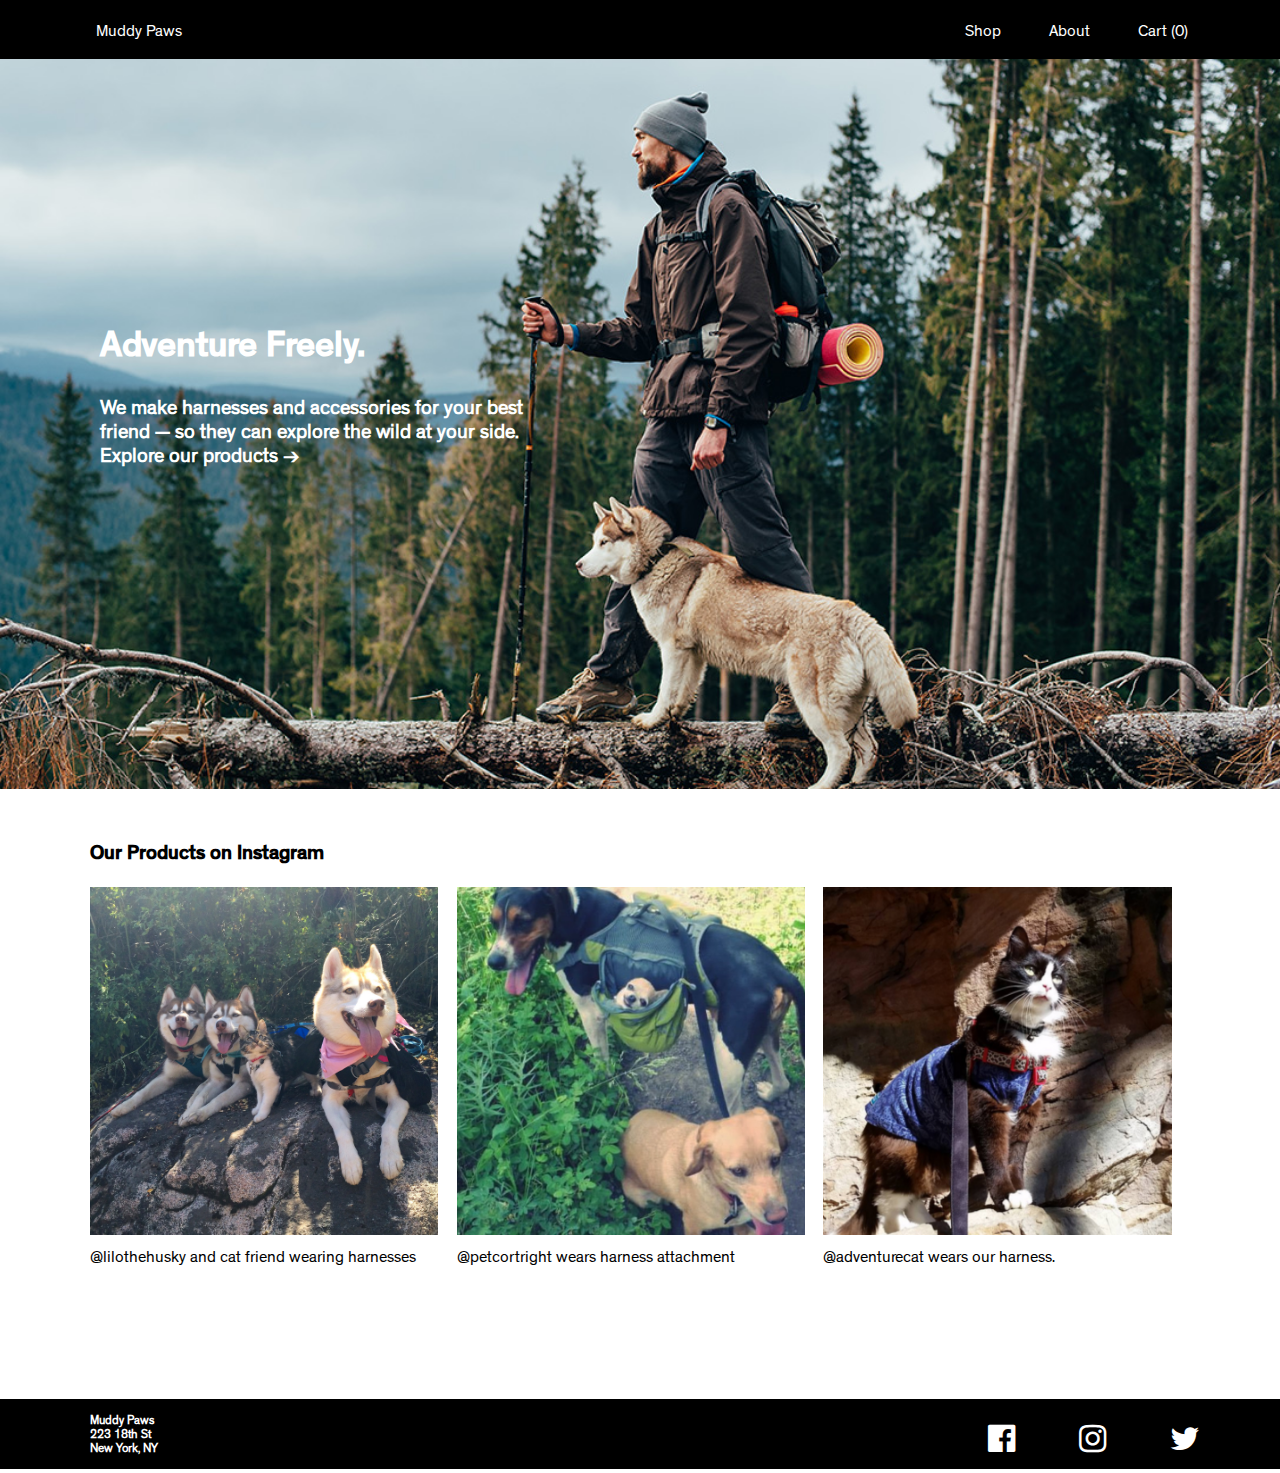
==== index.html @ 0839e5ea "First iteration" ====
<!DOCTYPE html>
<html>
<head>
  <title>Muddy Paws Adventure Gear</title>
  <!-- styles -->
  <link rel="stylesheet" type="text/css" href="style.css">
  <!-- javascript -->
  <script src="https://ajax.googleapis.com/ajax/libs/jquery/3.2.1/jquery.min.js"></script>
  <script src="main.js" type="text/javascript"></script>
   <!-- font awesome library for social media -->
  <link rel="stylesheet" href="https://cdnjs.cloudflare.com/ajax/libs/font-awesome/4.7.0/css/font-awesome.min.css">
</head>


<body>
  <header>
    <div class="nav" id="nav1">
      <div class = "home">
        <a href="index.html">Muddy Paws</a>
      </div>
      <a href="cart.html" id= "cart">Cart(1)</a>
      <a href="">About</a>
      <a href="browse.html">Shop</a>
    </div>
  </header>

  <div class="img" id="hero">
    <img src="home/hiking.png" width=100%>
    <h2><span>Adventure Freely.<br/ ></span></h2>

    <h2 class="reg"><br/><br/ ><br/ >We make harnesses and accessories for your best <br/>  friend — so they can explore the wild at your side.<br/>
      <a href="browse.html">
        Explore our products →<br /></h2>
      </a>
    </div>


    <div class="container">
      <div class="title">
        <h3>Our Products on Instagram</h3>
      </div>

      <div class="gallery">
        <figure>
          <img class ="photog" src="home/1.png"/>
          <figcaption>@lilothehusky and cat friend wearing harnesses</figcaption>
        </figure>	

        <figure>
          <img class ="photog" src="home/2.png"/>
          <figcaption>@petcortright wears harness attachment</figcaption>
        </figure>	

        <figure>
          <img class ="photog" src="home/3.png"/>
          <figcaption>@adventurecat wears our harness.</figcaption>
        </figure>	

      </div>
    </div>

    
  </body>
  <footer>
  <div class="footersection">
      <h4 >Muddy Paws<br>
        223 18th St<br>
        New York, NY</h4>
  </div>

  <div class="socialmedia">
      <a href="#" class="fa fa-facebook-official fa-2x"></a>
      <a href="#" class="fa fa-instagram fa-2x"></a>
      <a href="#" class="fa fa-twitter fa-2x"></a>
  </div>
</footer>

  </html>
---- style.css ----
/******* FONT STYLING**************/
@font-face {
    font-family: TheinhardtReg;
    src: url('fonts/TheinhardtReg.otf');
}

@font-face {
    font-family: TheinhardtMed;
    src: url('fonts/TheinhardtMed.otf');
}
html {
  height: 100%;
  box-sizing: border-box;
}



/**** H2 is for overlay for hero image*****/
h2 { 
   position: absolute; 
   top: 250px; 
   left: 100px; 
  
   color: white; 
}

h2 span { 
   font-family: TheinhardtMed;
   font-size: 36px;
}

h2 a:hover {
    text-decoration: underline;
}

/******* absolute positioning for text over image *****/
.description {
    position: absolute;
}



/****** H3 for section headers*****/
h3 {
    font-family: TheinhardtMed;
    font-size: 20px;

}

h4 {

    font-family: TheinhardtReg;
    font-size: 12px;
    color:#fff;
    padding-left: 90px;

}

h4 a {
    color: #fff;
}

.reg {
    font-family: TheinhardtReg;
    font-size: 20px;
}

.small {
    font-family: TheinhardtReg;
    font-size: 16px;
    width: 90%
}

.bold {
    font-family: TheinhardtMed;
}

p
{
    font-family: TheinhardtReg;
    font-size: 14px;
    width = 12%;
}

h2 a {

    text-decoration: none;
    color: #fff;

}




/******* nav bar styling **************/
.nav {
    background-color: #000;
    overflow: hidden;
    padding-right: 60px;
}

.nav a {
    float: right;
    display: block;
    color: #fff;
    text-align: center;
    padding: 24px 32px 16px 16px;
    text-decoration: none;
    font-family: TheinhardtReg;
    font-size: 16px;
}

.nav a:hover {
    
    color: gray;
}

.nav a.active {
    background-color: #4CAF50;
    color: white;
}


/******* row and columns for description page **************/
body {
    position: relative;
    margin: 0;
    height:100%;
    padding-bottom: 6rem;
    min-height: 100%;
}
.row {

    position: relative;
    width = 100%;

}

.left {
    display: inline-block;
    position: relative;
    float: left;
    width:   50%;
    padding: 10px;
  
}

.right {
    padding-left: 150px;
    padding-right: 50px;
    display: inline-block;
    position: relative;
    width: 400px;


}

.row:after {
    content: "";
    display: table;
    clear: both;
}

div.container {
    display:inline-block;
    padding-top: 30px;
}


div.cartheader {
    display: block;
    padding-top: 50px;


}

/******* images **************/


.img {
    position: relative; 
   width: 100%;  
}

.halfimg {
    width = 500px;
    padding-left: 85px;
}


/******* swatch/size options **************/
.colorswatches {
    position: relative;
    display: inline-block;
}


.size{
    float: right;
    color: black;
    background-color: white;
    position: relative;
    height: 40px;
    width: 78px;
    margin:0px 16px 30px 0px;
    border:2px solid black;
    
}

.swatch {
    border: none;

    position: relative;
    height: 50px;
    width: 75px;
    padding: 0px 15px 10px 0px;
    margin:0px 16px 30px 0px;

}


/****flex galleries for images****/
div.gallery{
    position: relative;
    display: flex;
    padding-left: 90px;
    padding-right: 90px;
    padding-bottom: 30px;
}

/*title section chunks*/
.title {
    padding-left: 90px;
    padding-right: 90px;
}


/******* image elements **************/
.photog {
    display: block;
    width: 95%;
}


figure { 
    display: block;
    margin: 0;
}

figcaption {
    font-family: TheinhardtReg;
    padding-top: 15px;
    color:black;
}


.home {
    float: left;
    display: block;
    margin-left: 80px;
}


button {
    padding: 0;
    margin: 0 ;
    display: inline-block;
    text-align:center;

}

/**add to cart**/
.add {
    background-color: black;
    border: none;
    color: white;
    font-size: 16px;
    width:90%;
    height: 45px;
}

.addtowishlist {
    background-color: black;
    margin-top: 12px;
    border: none;
    color: white;
    font-size: 16px;
    width:90%;
    height: 45px;
}

img.thumb{
    max-width: 250px;
    display: inline-block;

}

.list{
    margin-left: 90px;
    margin-right: 90px;

}


.element {
    margin-top: 40px;
    border-top: 1px solid black; 
    /**display: inline-block;*/
}

/**each column for cart checkout*/
.details {
    padding-left: 55px;
    padding-top: 30px;
    display:inline-block;
    width: 220px;
    vertical-align: top
}

.price {
    padding-left: 55px;
    padding-top: 30px;
    display:inline-block;
    width: 50px;
    vertical-align: top
}

.removesection {
    padding-left: 55px;
    padding-top: 30px;
    /**figure out how to not hard**/
   /*width: 200px;*/
    display: inline;
    vertical-align: top;

  
}



/**styling the delete buton**/
.delete{
    padding: 12px;
    margin-top: 30px;
    /**font-family: TheinhardtMed;**/
    font-size: 12pt;
    border: 1px solid black;
    background-color: transparent;
    float: right;
}

.clearall {
    float: right;
    display: none;
    border:none;
    background-color: transparent;
    height: 40px;
    margin:0px 0px 100px 0px;
    text-decoration: underline;
}

footer {
   
    right: 0;
    bottom: 0;
    left: 0;
    width = 100%;

    margin-top:100px;
    background-color: black;
    height:70px;


}

.footersection {


    display: inline-block;
    position: relative;
    float: left;
    width:   55%;

}

.socialmedia {
    padding-right: 80px;
    padding-top: 12px;
    display: block;
    position: relative;
    float: right;
    

}

.checkout {
    background-color: black;
    border: none;
    color: white;
    font-size: 20px;
    width:20%;
    height: 40px;
    float: right;
    margin-top: 30px;
}


.fa {
    display: inline;
    position: relative;
    color:white;
    text-decoration: none;
    padding-left: 60px;
    padding-top: 12px;
    text-align: right;
}

.stickyfooter {
    position: fixed;
}


/**

.wrapper {
  min-height: 100%;
  margin-bottom: -50px;
}


.footer,
.push {
  height: 50px;
}


**/
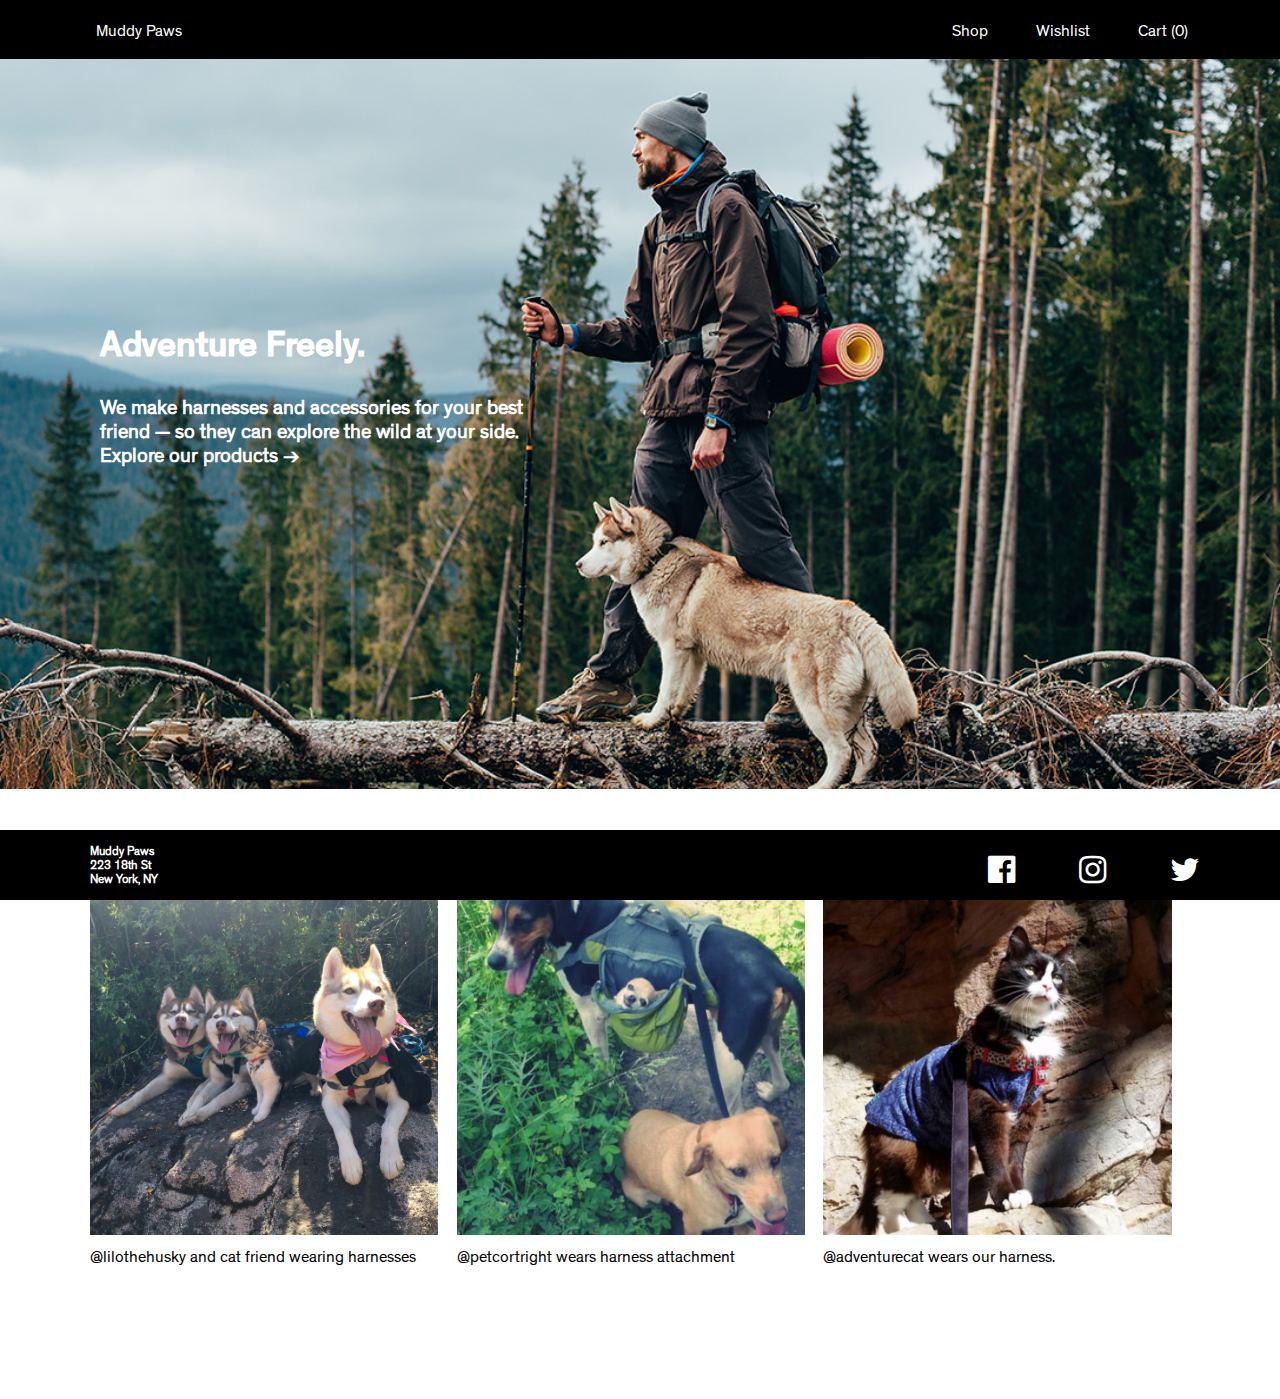
==== commit 6293c45f: "final" ====
--- a/index.html
+++ b/index.html
@@ -2,6 +2,8 @@
 <!DOCTYPE html>
 <html>
 <head>
+  <!--Home page-->
+
   <title>Muddy Paws Adventure Gear</title>
   <!-- styles -->
   <link rel="stylesheet" type="text/css" href="style.css">
@@ -15,16 +17,17 @@
 
 <body>
   <header>
+     <!--navigation-->
     <div class="nav" id="nav1">
       <div class = "home">
         <a href="index.html">Muddy Paws</a>
       </div>
       <a href="cart.html" id= "cart">Cart(1)</a>
-      <a href="">About</a>
+      <a href="wishlist.html">Wishlist</a>
       <a href="browse.html">Shop</a>
     </div>
   </header>
-
+  <!--spanning image with text-->
   <div class="img" id="hero">
     <img src="home/hiking.png" width=100%>
     <h2><span>Adventure Freely.<br/ ></span></h2>
@@ -35,7 +38,7 @@
       </a>
     </div>
 
-
+    <!--instagram gallery carousel-->
     <div class="container">
       <div class="title">
         <h3>Our Products on Instagram</h3>
@@ -56,25 +59,24 @@
           <img class ="photog" src="home/3.png"/>
           <figcaption>@adventurecat wears our harness.</figcaption>
         </figure>	
-
       </div>
     </div>
-
     
   </body>
   <footer>
-  <div class="footersection">
+    <div class="footersection">
       <h4 >Muddy Paws<br>
         223 18th St<br>
         New York, NY</h4>
-  </div>
+    </div>
 
-  <div class="socialmedia">
+  <!-- social media icons -->
+    <div class="socialmedia">
       <a href="#" class="fa fa-facebook-official fa-2x"></a>
       <a href="#" class="fa fa-instagram fa-2x"></a>
       <a href="#" class="fa fa-twitter fa-2x"></a>
-  </div>
+    </div>
 </footer>
 
-  </html>
+</html>
 
--- a/style.css
+++ b/style.css
@@ -127,8 +127,9 @@
     position: relative;
     margin: 0;
     height:100%;
-    padding-bottom: 6rem;
+    margin-bottom: 50px;
     min-height: 100%;
+
 }
 .row {
 
@@ -165,6 +166,7 @@
 div.container {
     display:inline-block;
     padding-top: 30px;
+    padding-bottom: 100px;
 }
 
 
@@ -197,7 +199,7 @@
 
 
 .size{
-    float: right;
+   
     color: black;
     background-color: white;
     position: relative;
@@ -299,6 +301,7 @@
 .list{
     margin-left: 90px;
     margin-right: 90px;
+    margin-bottom: 100px;
 
 }
 
@@ -332,14 +335,12 @@
     /**figure out how to not hard**/
    /*width: 200px;*/
     display: inline;
-    vertical-align: top;
-
-  
-}
-
-
-
-/**styling the delete buton**/
+    vertical-align: top; 
+}
+
+
+
+/**styling the delete button**/
 .delete{
     padding: 12px;
     margin-top: 30px;
@@ -360,7 +361,9 @@
     text-decoration: underline;
 }
 
+/**footer stuff**/
 footer {
+    position: fixed;
    
     right: 0;
     bottom: 0;
@@ -375,13 +378,10 @@
 }
 
 .footersection {
-
-
     display: inline-block;
     position: relative;
     float: left;
     width:   55%;
-
 }
 
 .socialmedia {
@@ -390,8 +390,6 @@
     display: block;
     position: relative;
     float: right;
-    
-
 }
 
 .checkout {
@@ -403,9 +401,10 @@
     height: 40px;
     float: right;
     margin-top: 30px;
-}
-
-
+    margin-bottom: 150px;
+}
+
+/**font awesome**/
 .fa {
     display: inline;
     position: relative;
@@ -416,26 +415,34 @@
     text-align: right;
 }
 
-.stickyfooter {
-    position: fixed;
-}
-
-
-/**
-
-.wrapper {
-  min-height: 100%;
-  margin-bottom: -50px;
-}
-
-
-.footer,
-.push {
-  height: 50px;
-}
-
-
-**/
-
-
-
+
+/**set images for color swatches**/
+#strawberry {
+    background: url('description/red.png')
+}
+
+#nightmoon {
+    background: url('description/yello.png')
+}
+
+#camouflage{
+    background: url('description/camo.png')
+}
+
+#crazyberry{
+    background: url('description/gradient.png')
+}
+#blackberry{
+    background: url('description/black.png')
+}
+
+#fireorange{
+    background: url('description/orange.png')
+
+}
+
+
+
+
+
+
